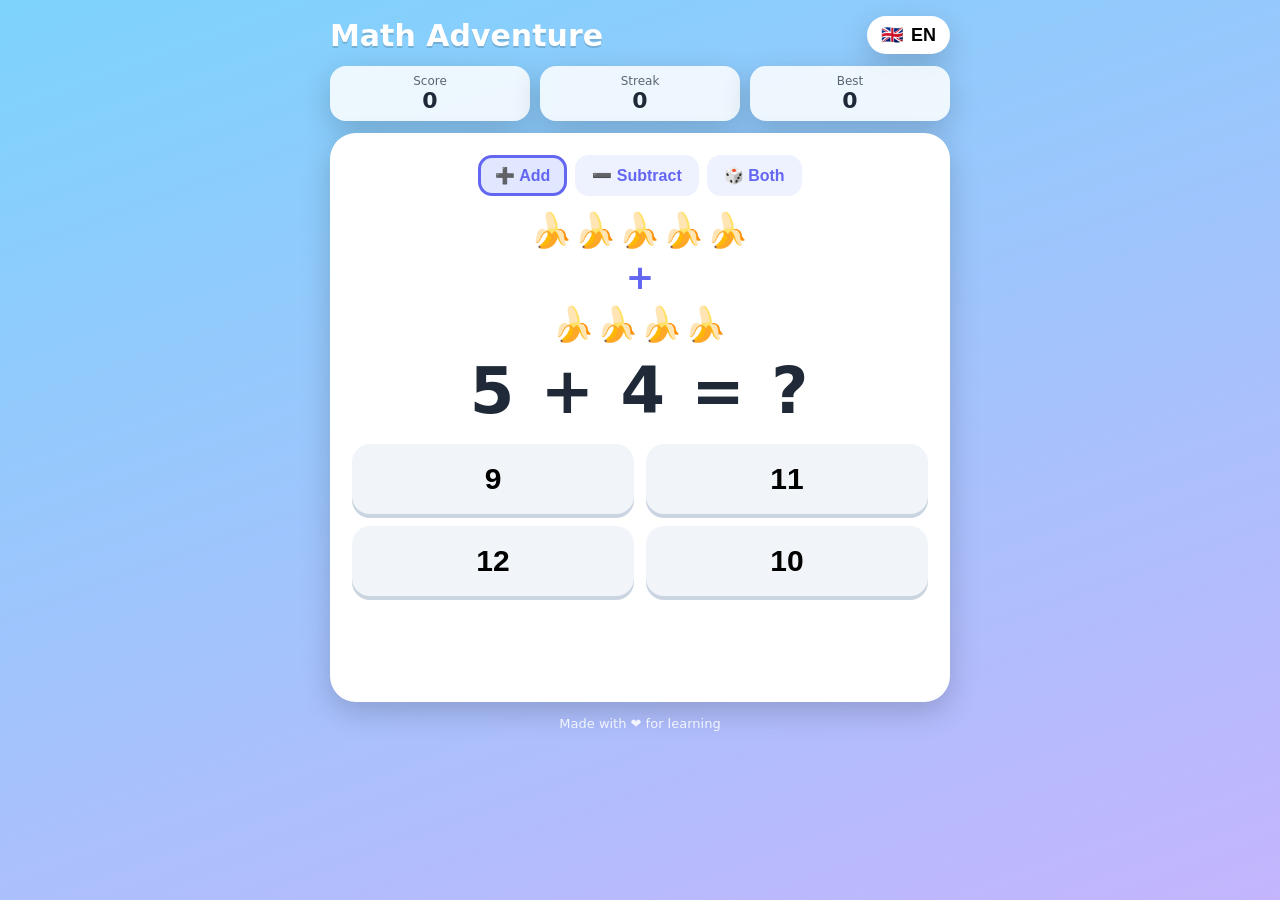
==== index.html @ 3cdebfb2 "Add Math Adventure: bilingual (EN/DE) math game for kids Single-file HTML/CSS/JS game for ~7-year-ol" ====
<!DOCTYPE html>
<html lang="en">
<head>
<meta charset="UTF-8" />
<meta name="viewport" content="width=device-width, initial-scale=1.0" />
<title>Math Adventure • Mathe-Abenteuer</title>
<style>
  :root {
    --bg1: #7dd3fc;
    --bg2: #c4b5fd;
    --card: #ffffff;
    --ink: #1f2937;
    --good: #22c55e;
    --bad: #f97316;
    --accent: #6366f1;
    --shadow: 0 10px 30px rgba(0,0,0,.18);
  }
  * { box-sizing: border-box; }
  html, body { height: 100%; margin: 0; }
  body {
    font-family: "Comic Sans MS", "Segoe UI", system-ui, sans-serif;
    background: linear-gradient(160deg, var(--bg1), var(--bg2));
    color: var(--ink);
    min-height: 100%;
    display: flex;
    flex-direction: column;
    align-items: center;
    padding: 16px;
    -webkit-user-select: none;
    user-select: none;
  }

  /* ---------- Top bar ---------- */
  .topbar {
    width: 100%;
    max-width: 620px;
    display: flex;
    justify-content: space-between;
    align-items: center;
    gap: 10px;
    margin-bottom: 12px;
  }
  .title {
    font-size: clamp(20px, 5vw, 30px);
    font-weight: 800;
    color: #fff;
    text-shadow: 0 2px 0 rgba(0,0,0,.15);
    line-height: 1.1;
  }
  .lang-btn {
    border: none;
    background: #fff;
    border-radius: 999px;
    padding: 8px 14px;
    font-size: 18px;
    font-weight: 700;
    cursor: pointer;
    box-shadow: var(--shadow);
    display: flex;
    align-items: center;
    gap: 8px;
    transition: transform .1s;
  }
  .lang-btn:active { transform: scale(.94); }

  /* ---------- Score row ---------- */
  .scorebar {
    width: 100%;
    max-width: 620px;
    display: flex;
    gap: 10px;
    margin-bottom: 12px;
  }
  .chip {
    flex: 1;
    background: rgba(255,255,255,.85);
    border-radius: 16px;
    padding: 8px 10px;
    text-align: center;
    box-shadow: var(--shadow);
  }
  .chip .label { font-size: 12px; opacity: .7; display:block; }
  .chip .value { font-size: 22px; font-weight: 800; }

  /* ---------- Card ---------- */
  .card {
    width: 100%;
    max-width: 620px;
    background: var(--card);
    border-radius: 26px;
    padding: 22px;
    box-shadow: var(--shadow);
    text-align: center;
  }

  .mode-row {
    display: flex;
    gap: 8px;
    justify-content: center;
    flex-wrap: wrap;
    margin-bottom: 14px;
  }
  .mode-btn {
    border: 3px solid transparent;
    background: #eef2ff;
    color: var(--accent);
    border-radius: 14px;
    padding: 8px 14px;
    font-size: 16px;
    font-weight: 700;
    cursor: pointer;
  }
  .mode-btn.active { border-color: var(--accent); background: #e0e7ff; }

  .visual {
    display: flex;
    flex-direction: column;
    gap: 6px;
    align-items: center;
    min-height: 70px;
    margin: 6px 0 10px;
    font-size: clamp(22px, 6vw, 34px);
    line-height: 1.2;
  }
  .visual .row { letter-spacing: 2px; }
  .visual .op { font-weight: 800; color: var(--accent); }

  .question {
    font-size: clamp(38px, 11vw, 64px);
    font-weight: 800;
    margin: 6px 0 4px;
    letter-spacing: 2px;
  }

  .answers {
    display: grid;
    grid-template-columns: repeat(2, 1fr);
    gap: 12px;
    margin-top: 16px;
  }
  .answer {
    border: none;
    background: #f1f5f9;
    border-radius: 18px;
    padding: 18px 0;
    font-size: 30px;
    font-weight: 800;
    cursor: pointer;
    box-shadow: 0 4px 0 #cbd5e1;
    transition: transform .08s;
  }
  .answer:active { transform: translateY(3px); box-shadow: 0 1px 0 #cbd5e1; }
  .answer.correct { background: var(--good); color:#fff; box-shadow: 0 4px 0 #15803d; }
  .answer.wrong { background: var(--bad); color:#fff; box-shadow: 0 4px 0 #c2410c; }
  .answer:disabled { cursor: default; }

  .feedback {
    margin-top: 16px;
    font-size: 22px;
    font-weight: 800;
    min-height: 30px;
    color: var(--accent);
  }
  .next-btn {
    margin-top: 10px;
    border: none;
    background: var(--accent);
    color: #fff;
    border-radius: 16px;
    padding: 12px 26px;
    font-size: 20px;
    font-weight: 800;
    cursor: pointer;
    box-shadow: 0 5px 0 #4338ca;
    display: none;
  }
  .next-btn:active { transform: translateY(3px); box-shadow: 0 2px 0 #4338ca; }

  .stars { font-size: 26px; min-height: 32px; margin-top: 6px; letter-spacing: 2px; }

  .footer {
    margin-top: 14px;
    color: #fff;
    opacity: .85;
    font-size: 13px;
    text-align: center;
  }

  @keyframes pop { 0%{transform:scale(.6);opacity:0} 100%{transform:scale(1);opacity:1} }
  .pop { animation: pop .25s ease; }
</style>
</head>
<body>
  <div class="topbar">
    <div class="title" id="title">Math Adventure</div>
    <button class="lang-btn" id="langBtn" title="Switch language">
      <span id="langFlag">🇬🇧</span><span id="langText">EN</span>
    </button>
  </div>

  <div class="scorebar">
    <div class="chip"><span class="label" id="lblScore">Score</span><span class="value" id="score">0</span></div>
    <div class="chip"><span class="label" id="lblStreak">Streak</span><span class="value" id="streak">0</span></div>
    <div class="chip"><span class="label" id="lblBest">Best</span><span class="value" id="best">0</span></div>
  </div>

  <div class="card">
    <div class="mode-row" id="modeRow">
      <button class="mode-btn active" data-mode="add">➕ <span id="mAdd">Add</span></button>
      <button class="mode-btn" data-mode="sub">➖ <span id="mSub">Subtract</span></button>
      <button class="mode-btn" data-mode="mix">🎲 <span id="mMix">Both</span></button>
    </div>

    <div class="visual" id="visual"></div>
    <div class="question" id="question">2 + 3 = ?</div>

    <div class="answers" id="answers"></div>

    <div class="feedback" id="feedback"></div>
    <div class="stars" id="stars"></div>
    <button class="next-btn" id="nextBtn">Next ➡️</button>
  </div>

  <div class="footer" id="footer">Made with ❤️ for learning • Made with ❤️ zum Lernen</div>

<script>
/* ---------------- Translations ---------------- */
const T = {
  en: {
    flag: "🇬🇧", code: "EN", title: "Math Adventure",
    score: "Score", streak: "Streak", best: "Best",
    add: "Add", sub: "Subtract", mix: "Both",
    right: ["Great job! 🎉","Correct! ⭐","Awesome! 🚀","You did it! 👏","Super! 🌟"],
    wrong: "Almost! The answer is ",
    next: "Next ➡️",
    footer: "Made with ❤️ for learning",
    htmlLang: "en"
  },
  de: {
    flag: "🇩🇪", code: "DE", title: "Mathe-Abenteuer",
    score: "Punkte", streak: "Serie", best: "Beste",
    add: "Plus", sub: "Minus", mix: "Beides",
    right: ["Sehr gut! 🎉","Richtig! ⭐","Toll gemacht! 🚀","Geschafft! 👏","Super! 🌟"],
    wrong: "Fast! Die Antwort ist ",
    next: "Weiter ➡️",
    footer: "Mit ❤️ zum Lernen gemacht",
    htmlLang: "de"
  }
};

/* ---------------- State ---------------- */
let lang = localStorage.getItem("mathLang") || "en";
let mode = "add";
let score = 0, streak = 0;
let best = Number(localStorage.getItem("mathBest") || 0);
let current = null;      // {a,b,op,answer}
let locked = false;

/* ---------------- Elements ---------------- */
const el = id => document.getElementById(id);
const visualEl = el("visual"), questionEl = el("question"), answersEl = el("answers");
const feedbackEl = el("feedback"), starsEl = el("stars"), nextBtn = el("nextBtn");

/* ---------------- Sound (Web Audio, no files) ---------------- */
let actx = null;
function beep(freqs, dur = 0.14) {
  try {
    actx = actx || new (window.AudioContext || window.webkitAudioContext)();
    let t = actx.currentTime;
    freqs.forEach((f, i) => {
      const o = actx.createOscillator(), g = actx.createGain();
      o.type = "sine"; o.frequency.value = f;
      o.connect(g); g.connect(actx.destination);
      const start = t + i * dur;
      g.gain.setValueAtTime(0.0001, start);
      g.gain.exponentialRampToValueAtTime(0.25, start + 0.02);
      g.gain.exponentialRampToValueAtTime(0.0001, start + dur);
      o.start(start); o.stop(start + dur);
    });
  } catch (e) {}
}
const happySound = () => beep([523, 659, 784]); // C-E-G
const oopsSound  = () => beep([311, 247]);       // gentle down

/* ---------------- Helpers ---------------- */
const rand = (min, max) => Math.floor(Math.random() * (max - min + 1)) + min;
const shuffle = arr => arr.sort(() => Math.random() - 0.5);

const EMOJIS = ["🍎","🍌","⭐","🐢","🦋","🌸","🚗","🐟","🎈","🍓","🐝","🍪"];

function makeQuestion() {
  let op = mode;
  if (mode === "mix") op = Math.random() < 0.5 ? "add" : "sub";

  let a, b, answer;
  if (op === "add") {
    a = rand(1, 10); b = rand(1, 10); answer = a + b;   // sums up to 20
  } else {
    a = rand(2, 12); b = rand(1, a); answer = a - b;    // no negatives
  }
  return { a, b, op, answer };
}

function buildVisual(q) {
  const icon = EMOJIS[rand(0, EMOJIS.length - 1)];
  const opSign = q.op === "add" ? "+" : "−";
  const rowA = icon.repeat(q.a);
  const rowB = icon.repeat(q.b);
  visualEl.innerHTML =
    `<div class="row">${rowA}</div>` +
    `<div class="op">${opSign}</div>` +
    `<div class="row">${rowB}</div>`;
}

function optionsFor(answer) {
  const set = new Set([answer]);
  while (set.size < 4) {
    let delta = rand(-3, 3);
    let cand = answer + delta;
    if (cand >= 0 && cand !== answer) set.add(cand);
  }
  return shuffle([...set]);
}

/* ---------------- Render ---------------- */
function newRound() {
  locked = false;
  current = makeQuestion();
  const sign = current.op === "add" ? "+" : "−";
  questionEl.textContent = `${current.a} ${sign} ${current.b} = ?`;
  buildVisual(current);

  answersEl.innerHTML = "";
  optionsFor(current.answer).forEach(val => {
    const b = document.createElement("button");
    b.className = "answer pop";
    b.textContent = val;
    b.onclick = () => choose(b, val);
    answersEl.appendChild(b);
  });

  feedbackEl.textContent = "";
  starsEl.textContent = "";
  nextBtn.style.display = "none";
}

function choose(btn, val) {
  if (locked) return;
  locked = true;
  const t = T[lang];
  const buttons = [...answersEl.children];

  if (val === current.answer) {
    btn.classList.add("correct");
    score++; streak++;
    if (streak > best) { best = streak; localStorage.setItem("mathBest", best); }
    feedbackEl.textContent = t.right[rand(0, t.right.length - 1)];
    starsEl.textContent = "⭐".repeat(Math.min(streak, 5));
    happySound();
  } else {
    btn.classList.add("wrong");
    streak = 0;
    feedbackEl.textContent = t.wrong + current.answer;
    buttons.forEach(b => { if (Number(b.textContent) === current.answer) b.classList.add("correct"); });
    oopsSound();
  }
  buttons.forEach(b => b.disabled = true);
  updateScore();
  nextBtn.style.display = "inline-block";
}

function updateScore() {
  el("score").textContent = score;
  el("streak").textContent = streak;
  el("best").textContent = best;
}

/* ---------------- Language ---------------- */
function applyLang() {
  const t = T[lang];
  document.documentElement.lang = t.htmlLang;
  el("title").textContent = t.title;
  el("langFlag").textContent = t.flag;
  el("langText").textContent = t.code;
  el("lblScore").textContent = t.score;
  el("lblStreak").textContent = t.streak;
  el("lblBest").textContent = t.best;
  el("mAdd").textContent = t.add;
  el("mSub").textContent = t.sub;
  el("mMix").textContent = t.mix;
  nextBtn.textContent = t.next;
  el("footer").textContent = t.footer;
  document.title = "Math Adventure • Mathe-Abenteuer";
}

el("langBtn").onclick = () => {
  lang = lang === "en" ? "de" : "en";
  localStorage.setItem("mathLang", lang);
  applyLang();
  // keep feedback text fresh if a round is shown
  if (locked) { /* leave result as-is */ }
};

/* ---------------- Mode buttons ---------------- */
el("modeRow").addEventListener("click", e => {
  const btn = e.target.closest(".mode-btn");
  if (!btn) return;
  mode = btn.dataset.mode;
  [...el("modeRow").children].forEach(b => b.classList.toggle("active", b === btn));
  newRound();
});

nextBtn.onclick = newRound;

/* Keyboard: 1-4 pick answers, Enter/Space = next */
document.addEventListener("keydown", e => {
  if (["1","2","3","4"].includes(e.key)) {
    const b = answersEl.children[Number(e.key) - 1];
    if (b && !b.disabled) b.click();
  } else if ((e.key === "Enter" || e.key === " ") && nextBtn.style.display !== "none") {
    newRound();
  }
});

/* ---------------- Start ---------------- */
applyLang();
updateScore();
newRound();
</script>
</body>
</html>
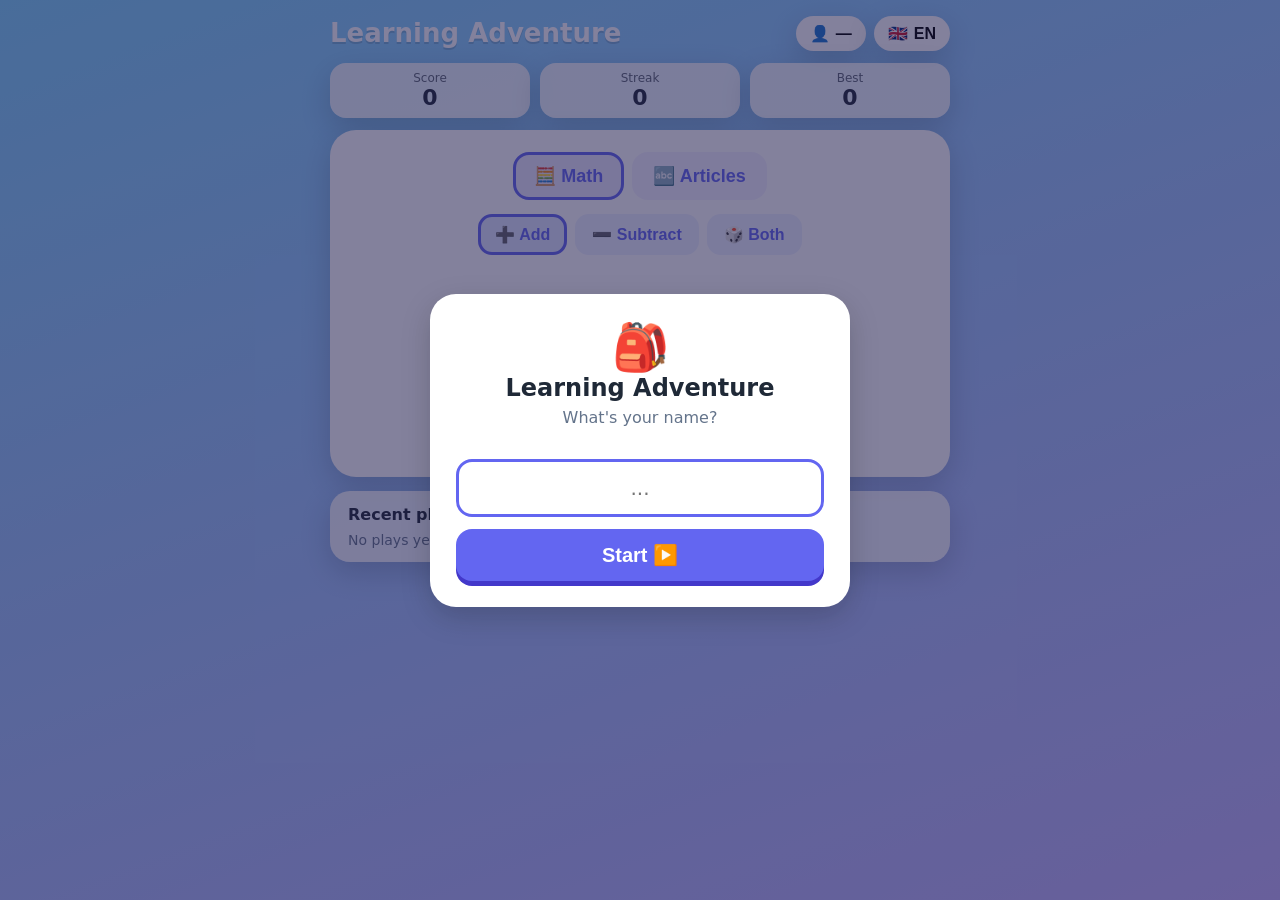
==== commit 7940e90e: "Add German/English article game, player login, and saved progress - New "Articles" activity: der/die" ====
--- a/index.html
+++ b/index.html
@@ -3,7 +3,7 @@
 <head>
 <meta charset="UTF-8" />
 <meta name="viewport" content="width=device-width, initial-scale=1.0" />
-<title>Math Adventure • Mathe-Abenteuer</title>
+<title>Learning Adventure • Lern-Abenteuer</title>
 <style>
   :root {
     --bg1: #7dd3fc;
@@ -13,6 +13,9 @@
     --good: #22c55e;
     --bad: #f97316;
     --accent: #6366f1;
+    --der: #3b82f6;   /* blue  */
+    --die: #ec4899;   /* pink  */
+    --das: #22c55e;   /* green */
     --shadow: 0 10px 30px rgba(0,0,0,.18);
   }
   * { box-sizing: border-box; }
@@ -41,27 +44,32 @@
     margin-bottom: 12px;
   }
   .title {
-    font-size: clamp(20px, 5vw, 30px);
+    font-size: clamp(18px, 4.5vw, 26px);
     font-weight: 800;
     color: #fff;
     text-shadow: 0 2px 0 rgba(0,0,0,.15);
     line-height: 1.1;
-  }
-  .lang-btn {
+    flex: 1;
+  }
+  .top-btns { display: flex; gap: 8px; }
+  .pill {
     border: none;
     background: #fff;
     border-radius: 999px;
     padding: 8px 14px;
-    font-size: 18px;
+    font-size: 16px;
     font-weight: 700;
     cursor: pointer;
     box-shadow: var(--shadow);
     display: flex;
     align-items: center;
-    gap: 8px;
-    transition: transform .1s;
-  }
-  .lang-btn:active { transform: scale(.94); }
+    gap: 6px;
+    max-width: 160px;
+    overflow: hidden;
+    white-space: nowrap;
+    text-overflow: ellipsis;
+  }
+  .pill:active { transform: scale(.94); }
 
   /* ---------- Score row ---------- */
   .scorebar {
@@ -93,13 +101,25 @@
     text-align: center;
   }
 
-  .mode-row {
+  .tab-row, .mode-row {
     display: flex;
     gap: 8px;
     justify-content: center;
     flex-wrap: wrap;
     margin-bottom: 14px;
   }
+  .tab-btn {
+    border: 3px solid transparent;
+    background: #f5f3ff;
+    color: var(--accent);
+    border-radius: 16px;
+    padding: 10px 18px;
+    font-size: 18px;
+    font-weight: 800;
+    cursor: pointer;
+  }
+  .tab-btn.active { border-color: var(--accent); background: #ede9fe; }
+
   .mode-btn {
     border: 3px solid transparent;
     background: #eef2ff;
@@ -117,19 +137,27 @@
     flex-direction: column;
     gap: 6px;
     align-items: center;
-    min-height: 70px;
-    margin: 6px 0 10px;
+    min-height: 60px;
+    margin: 6px 0 6px;
     font-size: clamp(22px, 6vw, 34px);
     line-height: 1.2;
   }
   .visual .row { letter-spacing: 2px; }
   .visual .op { font-weight: 800; color: var(--accent); }
+  .visual .bigemoji { font-size: clamp(52px, 16vw, 92px); }
 
   .question {
-    font-size: clamp(38px, 11vw, 64px);
+    font-size: clamp(30px, 9vw, 52px);
     font-weight: 800;
-    margin: 6px 0 4px;
+    margin: 4px 0 2px;
     letter-spacing: 2px;
+  }
+  .hint {
+    font-size: 16px;
+    color: #64748b;
+    font-weight: 700;
+    min-height: 20px;
+    margin-bottom: 4px;
   }
 
   .answers {
@@ -143,7 +171,7 @@
     background: #f1f5f9;
     border-radius: 18px;
     padding: 18px 0;
-    font-size: 30px;
+    font-size: 28px;
     font-weight: 800;
     cursor: pointer;
     box-shadow: 0 4px 0 #cbd5e1;
@@ -178,6 +206,30 @@
 
   .stars { font-size: 26px; min-height: 32px; margin-top: 6px; letter-spacing: 2px; }
 
+  /* ---------- Recent plays ---------- */
+  .recent {
+    width: 100%;
+    max-width: 620px;
+    background: rgba(255,255,255,.85);
+    border-radius: 20px;
+    padding: 14px 18px;
+    margin-top: 14px;
+    box-shadow: var(--shadow);
+  }
+  .recent h3 { margin: 0 0 8px; font-size: 16px; }
+  .play-row {
+    display: flex;
+    justify-content: space-between;
+    align-items: center;
+    padding: 6px 0;
+    border-top: 1px dashed #e2e8f0;
+    font-size: 14px;
+  }
+  .play-row:first-of-type { border-top: none; }
+  .play-left { display: flex; align-items: center; gap: 8px; }
+  .play-score { font-weight: 800; }
+  .empty { color: #64748b; font-size: 14px; }
+
   .footer {
     margin-top: 14px;
     color: #fff;
@@ -186,16 +238,92 @@
     text-align: center;
   }
 
+  /* ---------- Login overlay ---------- */
+  .overlay {
+    position: fixed;
+    inset: 0;
+    background: rgba(30,27,75,.55);
+    display: flex;
+    align-items: center;
+    justify-content: center;
+    padding: 20px;
+    z-index: 50;
+  }
+  .overlay.hidden { display: none; }
+  .login-card {
+    background: #fff;
+    border-radius: 26px;
+    padding: 26px;
+    width: 100%;
+    max-width: 420px;
+    text-align: center;
+    box-shadow: var(--shadow);
+  }
+  .login-card h2 { margin: 0 0 6px; font-size: 24px; }
+  .login-card p { margin: 0 0 16px; color: #64748b; }
+  .name-input {
+    width: 100%;
+    border: 3px solid #e0e7ff;
+    border-radius: 16px;
+    padding: 14px;
+    font-size: 20px;
+    text-align: center;
+    font-family: inherit;
+    margin-bottom: 12px;
+    outline: none;
+  }
+  .name-input:focus { border-color: var(--accent); }
+  .start-btn {
+    border: none;
+    background: var(--accent);
+    color: #fff;
+    border-radius: 16px;
+    padding: 14px 30px;
+    font-size: 20px;
+    font-weight: 800;
+    cursor: pointer;
+    box-shadow: 0 5px 0 #4338ca;
+    width: 100%;
+  }
+  .start-btn:active { transform: translateY(3px); box-shadow: 0 2px 0 #4338ca; }
+  .players-list { display: flex; flex-wrap: wrap; gap: 8px; justify-content: center; margin-bottom: 16px; }
+  .player-chip {
+    border: 2px solid #e0e7ff;
+    background: #f5f3ff;
+    border-radius: 999px;
+    padding: 8px 14px;
+    font-size: 16px;
+    font-weight: 700;
+    cursor: pointer;
+    color: var(--accent);
+  }
+  .player-chip:active { transform: scale(.94); }
+
   @keyframes pop { 0%{transform:scale(.6);opacity:0} 100%{transform:scale(1);opacity:1} }
   .pop { animation: pop .25s ease; }
 </style>
 </head>
 <body>
+  <!-- Login overlay -->
+  <div class="overlay" id="overlay">
+    <div class="login-card">
+      <div style="font-size:46px">🎒</div>
+      <h2 id="loginTitle">Learning Adventure</h2>
+      <p id="namePrompt">What's your name?</p>
+      <div class="players-list" id="playersList"></div>
+      <input class="name-input" id="nameInput" maxlength="14" placeholder="..." autocomplete="off" />
+      <button class="start-btn" id="startBtn">Start ▶️</button>
+    </div>
+  </div>
+
   <div class="topbar">
-    <div class="title" id="title">Math Adventure</div>
-    <button class="lang-btn" id="langBtn" title="Switch language">
-      <span id="langFlag">🇬🇧</span><span id="langText">EN</span>
-    </button>
+    <div class="title" id="title">Learning Adventure</div>
+    <div class="top-btns">
+      <button class="pill" id="playerBtn" title="Switch player">👤 <span id="playerName">—</span></button>
+      <button class="pill" id="langBtn" title="Switch language">
+        <span id="langFlag">🇬🇧</span><span id="langText">EN</span>
+      </button>
+    </div>
   </div>
 
   <div class="scorebar">
@@ -205,6 +333,11 @@
   </div>
 
   <div class="card">
+    <div class="tab-row" id="tabRow">
+      <button class="tab-btn active" data-act="math">🧮 <span id="tMath">Math</span></button>
+      <button class="tab-btn" data-act="article">🔤 <span id="tArt">Articles</span></button>
+    </div>
+
     <div class="mode-row" id="modeRow">
       <button class="mode-btn active" data-mode="add">➕ <span id="mAdd">Add</span></button>
       <button class="mode-btn" data-mode="sub">➖ <span id="mSub">Subtract</span></button>
@@ -212,7 +345,8 @@
     </div>
 
     <div class="visual" id="visual"></div>
-    <div class="question" id="question">2 + 3 = ?</div>
+    <div class="question" id="question"></div>
+    <div class="hint" id="hint"></div>
 
     <div class="answers" id="answers"></div>
 
@@ -221,47 +355,108 @@
     <button class="next-btn" id="nextBtn">Next ➡️</button>
   </div>
 
-  <div class="footer" id="footer">Made with ❤️ for learning • Made with ❤️ zum Lernen</div>
+  <div class="recent" id="recent">
+    <h3 id="recentTitle">Recent plays</h3>
+    <div id="playsBox"></div>
+  </div>
+
+  <div class="footer" id="footer">Made with ❤️ for learning • Mit ❤️ zum Lernen</div>
 
 <script>
-/* ---------------- Translations ---------------- */
+/* ================= Translations ================= */
 const T = {
   en: {
-    flag: "🇬🇧", code: "EN", title: "Math Adventure",
+    flag: "🇬🇧", code: "EN", title: "Learning Adventure",
     score: "Score", streak: "Streak", best: "Best",
+    tMath: "Math", tArt: "Articles",
     add: "Add", sub: "Subtract", mix: "Both",
     right: ["Great job! 🎉","Correct! ⭐","Awesome! 🚀","You did it! 👏","Super! 🌟"],
     wrong: "Almost! The answer is ",
     next: "Next ➡️",
     footer: "Made with ❤️ for learning",
-    htmlLang: "en"
+    chooseArticle: "Choose: a or an?",
+    namePrompt: "What's your name?",
+    start: "Start ▶️",
+    recent: "Recent plays",
+    noPlays: "No plays yet — let's start! 🎈",
+    switchP: "Switch player",
+    htmlLang: "en", locale: "en-GB",
+    actLabel: { math: "Math 🧮", article: "Articles 🔤" }
   },
   de: {
-    flag: "🇩🇪", code: "DE", title: "Mathe-Abenteuer",
+    flag: "🇩🇪", code: "DE", title: "Lern-Abenteuer",
     score: "Punkte", streak: "Serie", best: "Beste",
+    tMath: "Rechnen", tArt: "Artikel",
     add: "Plus", sub: "Minus", mix: "Beides",
     right: ["Sehr gut! 🎉","Richtig! ⭐","Toll gemacht! 🚀","Geschafft! 👏","Super! 🌟"],
     wrong: "Fast! Die Antwort ist ",
     next: "Weiter ➡️",
     footer: "Mit ❤️ zum Lernen gemacht",
-    htmlLang: "de"
+    chooseArticle: "Wähle: der, die oder das?",
+    namePrompt: "Wie heißt du?",
+    start: "Los ▶️",
+    recent: "Letzte Spiele",
+    noPlays: "Noch keine Spiele — los geht's! 🎈",
+    switchP: "Spieler wechseln",
+    htmlLang: "de", locale: "de-DE",
+    actLabel: { math: "Rechnen 🧮", article: "Artikel 🔤" }
   }
 };
 
-/* ---------------- State ---------------- */
-let lang = localStorage.getItem("mathLang") || "en";
+/* ================= Word data ================= */
+// German nouns with correct article + English meaning
+const NOUNS_DE = [
+  {w:"Hund", a:"der", tr:"dog", e:"🐕"},   {w:"Katze", a:"die", tr:"cat", e:"🐈"},
+  {w:"Haus", a:"das", tr:"house", e:"🏠"}, {w:"Ball", a:"der", tr:"ball", e:"⚽"},
+  {w:"Sonne", a:"die", tr:"sun", e:"☀️"},  {w:"Auto", a:"das", tr:"car", e:"🚗"},
+  {w:"Baum", a:"der", tr:"tree", e:"🌳"},  {w:"Blume", a:"die", tr:"flower", e:"🌸"},
+  {w:"Buch", a:"das", tr:"book", e:"📖"},  {w:"Apfel", a:"der", tr:"apple", e:"🍎"},
+  {w:"Banane", a:"die", tr:"banana", e:"🍌"}, {w:"Kind", a:"das", tr:"child", e:"🧒"},
+  {w:"Fisch", a:"der", tr:"fish", e:"🐟"}, {w:"Maus", a:"die", tr:"mouse", e:"🐭"},
+  {w:"Ei", a:"das", tr:"egg", e:"🥚"},     {w:"Mond", a:"der", tr:"moon", e:"🌙"},
+  {w:"Milch", a:"die", tr:"milk", e:"🥛"}, {w:"Wasser", a:"das", tr:"water", e:"💧"},
+  {w:"Stern", a:"der", tr:"star", e:"⭐"}, {w:"Tür", a:"die", tr:"door", e:"🚪"},
+  {w:"Bett", a:"das", tr:"bed", e:"🛏️"},  {w:"Vogel", a:"der", tr:"bird", e:"🐦"},
+  {w:"Uhr", a:"die", tr:"clock", e:"🕐"},  {w:"Herz", a:"das", tr:"heart", e:"❤️"}
+];
+// English nouns needing a / an, with German meaning
+const NOUNS_EN = [
+  {w:"apple", a:"an", tr:"Apfel", e:"🍎"},   {w:"dog", a:"a", tr:"Hund", e:"🐕"},
+  {w:"egg", a:"an", tr:"Ei", e:"🥚"},        {w:"ball", a:"a", tr:"Ball", e:"⚽"},
+  {w:"orange", a:"an", tr:"Orange", e:"🍊"}, {w:"cat", a:"a", tr:"Katze", e:"🐈"},
+  {w:"umbrella", a:"an", tr:"Regenschirm", e:"☂️"}, {w:"house", a:"a", tr:"Haus", e:"🏠"},
+  {w:"elephant", a:"an", tr:"Elefant", e:"🐘"}, {w:"car", a:"a", tr:"Auto", e:"🚗"},
+  {w:"ant", a:"an", tr:"Ameise", e:"🐜"},    {w:"tree", a:"a", tr:"Baum", e:"🌳"},
+  {w:"owl", a:"an", tr:"Eule", e:"🦉"},      {w:"book", a:"a", tr:"Buch", e:"📖"},
+  {w:"octopus", a:"an", tr:"Krake", e:"🐙"}, {w:"fish", a:"a", tr:"Fisch", e:"🐟"},
+  {w:"star", a:"a", tr:"Stern", e:"⭐"},     {w:"igloo", a:"an", tr:"Iglu", e:"🛖"}
+];
+
+/* ================= State ================= */
+let lang = localStorage.getItem("gameLang") || "en";
+let activity = "math";          // "math" | "article"
 let mode = "add";
 let score = 0, streak = 0;
-let best = Number(localStorage.getItem("mathBest") || 0);
-let current = null;      // {a,b,op,answer}
+let current = null;             // { answer, options, ... }
 let locked = false;
-
-/* ---------------- Elements ---------------- */
+let session = null;             // { id, activity, correct, total }
+
+/* Player database (localStorage) */
+let DB = loadDB();
+function loadDB() {
+  try { return JSON.parse(localStorage.getItem("gameDB")) || { players: {}, current: null }; }
+  catch (e) { return { players: {}, current: null }; }
+}
+function saveDB() { localStorage.setItem("gameDB", JSON.stringify(DB)); }
+function player() { return DB.players[DB.current]; }
+
+/* ================= Elements ================= */
 const el = id => document.getElementById(id);
-const visualEl = el("visual"), questionEl = el("question"), answersEl = el("answers");
-const feedbackEl = el("feedback"), starsEl = el("stars"), nextBtn = el("nextBtn");
-
-/* ---------------- Sound (Web Audio, no files) ---------------- */
+const visualEl = el("visual"), questionEl = el("question"), hintEl = el("hint"),
+      answersEl = el("answers"), feedbackEl = el("feedback"), starsEl = el("stars"),
+      nextBtn = el("nextBtn");
+
+/* ================= Sound ================= */
 let actx = null;
 function beep(freqs, dur = 0.14) {
   try {
@@ -279,59 +474,71 @@
     });
   } catch (e) {}
 }
-const happySound = () => beep([523, 659, 784]); // C-E-G
-const oopsSound  = () => beep([311, 247]);       // gentle down
-
-/* ---------------- Helpers ---------------- */
+const happySound = () => beep([523, 659, 784]);
+const oopsSound  = () => beep([311, 247]);
+
+/* ================= Helpers ================= */
 const rand = (min, max) => Math.floor(Math.random() * (max - min + 1)) + min;
 const shuffle = arr => arr.sort(() => Math.random() - 0.5);
-
+const pick = arr => arr[rand(0, arr.length - 1)];
 const EMOJIS = ["🍎","🍌","⭐","🐢","🦋","🌸","🚗","🐟","🎈","🍓","🐝","🍪"];
 
-function makeQuestion() {
-  let op = mode;
-  if (mode === "mix") op = Math.random() < 0.5 ? "add" : "sub";
-
+/* ================= Question builders ================= */
+function buildMath() {
+  let op = mode === "mix" ? (Math.random() < 0.5 ? "add" : "sub") : mode;
   let a, b, answer;
-  if (op === "add") {
-    a = rand(1, 10); b = rand(1, 10); answer = a + b;   // sums up to 20
-  } else {
-    a = rand(2, 12); b = rand(1, a); answer = a - b;    // no negatives
-  }
-  return { a, b, op, answer };
-}
-
-function buildVisual(q) {
-  const icon = EMOJIS[rand(0, EMOJIS.length - 1)];
-  const opSign = q.op === "add" ? "+" : "−";
-  const rowA = icon.repeat(q.a);
-  const rowB = icon.repeat(q.b);
+  if (op === "add") { a = rand(1, 10); b = rand(1, 10); answer = a + b; }
+  else { a = rand(2, 12); b = rand(1, a); answer = a - b; }
+
+  const sign = op === "add" ? "+" : "−";
+  const icon = pick(EMOJIS);
   visualEl.innerHTML =
-    `<div class="row">${rowA}</div>` +
-    `<div class="op">${opSign}</div>` +
-    `<div class="row">${rowB}</div>`;
-}
-
-function optionsFor(answer) {
+    `<div class="row">${icon.repeat(a)}</div>` +
+    `<div class="op">${sign}</div>` +
+    `<div class="row">${icon.repeat(b)}</div>`;
+  questionEl.textContent = `${a} ${sign} ${b} = ?`;
+  hintEl.textContent = "";
+
   const set = new Set([answer]);
   while (set.size < 4) {
-    let delta = rand(-3, 3);
-    let cand = answer + delta;
+    let cand = answer + rand(-3, 3);
     if (cand >= 0 && cand !== answer) set.add(cand);
   }
-  return shuffle([...set]);
-}
-
-/* ---------------- Render ---------------- */
+  return { answer: String(answer), options: shuffle([...set]).map(String) };
+}
+
+function buildArticle() {
+  const t = T[lang];
+  const data = lang === "de" ? NOUNS_DE : NOUNS_EN;
+  const item = pick(data);
+
+  visualEl.innerHTML = `<div class="bigemoji">${item.e}</div>`;
+  questionEl.innerHTML = `<span style="color:#94a3b8">___</span> ${item.w}`;
+  hintEl.textContent = `= ${item.tr}`;           // translation as a learning hint
+
+  const options = lang === "de" ? ["der", "die", "das"] : ["a", "an"];
+  return { answer: item.a, options };
+}
+
+/* ================= Rounds ================= */
+function ensureSession() {
+  if (!session || session.activity !== activity) {
+    session = { id: Date.now() + "-" + Math.floor(Math.random() * 1000), activity, correct: 0, total: 0 };
+    score = 0; streak = 0;
+    renderRecent();
+  }
+}
+
 function newRound() {
+  ensureSession();
   locked = false;
-  current = makeQuestion();
-  const sign = current.op === "add" ? "+" : "−";
-  questionEl.textContent = `${current.a} ${sign} ${current.b} = ?`;
-  buildVisual(current);
+
+  const t = T[lang];
+  current = activity === "math" ? buildMath() : buildArticle();
 
   answersEl.innerHTML = "";
-  optionsFor(current.answer).forEach(val => {
+  answersEl.style.gridTemplateColumns = `repeat(${Math.min(current.options.length, 2) === 1 ? 1 : (current.options.length === 3 ? 3 : 2)}, 1fr)`;
+  current.options.forEach(val => {
     const b = document.createElement("button");
     b.className = "answer pop";
     b.textContent = val;
@@ -339,9 +546,14 @@
     answersEl.appendChild(b);
   });
 
+  hintEl.style.visibility = activity === "article" ? "visible" : "hidden";
+  if (activity === "math") { /* hint already blanked */ }
+  else { questionEl.style.letterSpacing = "1px"; }
+
   feedbackEl.textContent = "";
   starsEl.textContent = "";
   nextBtn.style.display = "none";
+  updateScore();
 }
 
 function choose(btn, val) {
@@ -350,58 +562,107 @@
   const t = T[lang];
   const buttons = [...answersEl.children];
 
-  if (val === current.answer) {
+  session.total++;
+  const correct = String(val) === String(current.answer);
+  if (correct) {
     btn.classList.add("correct");
-    score++; streak++;
-    if (streak > best) { best = streak; localStorage.setItem("mathBest", best); }
-    feedbackEl.textContent = t.right[rand(0, t.right.length - 1)];
+    score++; streak++; session.correct++;
+    const p = player();
+    if (streak > p.best) p.best = streak;
+    feedbackEl.textContent = pick(t.right);
     starsEl.textContent = "⭐".repeat(Math.min(streak, 5));
     happySound();
   } else {
     btn.classList.add("wrong");
     streak = 0;
     feedbackEl.textContent = t.wrong + current.answer;
-    buttons.forEach(b => { if (Number(b.textContent) === current.answer) b.classList.add("correct"); });
+    buttons.forEach(b => { if (b.textContent === String(current.answer)) b.classList.add("correct"); });
     oopsSound();
   }
   buttons.forEach(b => b.disabled = true);
+
+  // persist session into player history (entry is created on first answer)
+  const pp = player();
+  let entry = pp.history.find(h => h.id === session.id);
+  if (!entry) {
+    entry = { id: session.id, activity: session.activity, correct: 0, total: 0, ts: Date.now() };
+    pp.history.unshift(entry);
+    pp.history = pp.history.slice(0, 8);
+  }
+  entry.correct = session.correct; entry.total = session.total; entry.ts = Date.now();
+  saveDB();
+
   updateScore();
+  renderRecent();
   nextBtn.style.display = "inline-block";
 }
 
 function updateScore() {
   el("score").textContent = score;
   el("streak").textContent = streak;
-  el("best").textContent = best;
-}
-
-/* ---------------- Language ---------------- */
+  el("best").textContent = player() ? player().best : 0;
+}
+
+/* ================= Recent plays ================= */
+function renderRecent() {
+  const t = T[lang];
+  const box = el("playsBox");
+  const p = player();
+  const plays = p ? p.history.filter(h => h.total > 0) : [];
+  if (!plays.length) { box.innerHTML = `<div class="empty">${t.noPlays}</div>`; return; }
+  box.innerHTML = plays.map(h => {
+    const label = t.actLabel[h.activity] || h.activity;
+    const when = new Date(h.ts).toLocaleString(t.locale, { day: "numeric", month: "short", hour: "2-digit", minute: "2-digit" });
+    return `<div class="play-row">
+      <div class="play-left"><span>${label}</span><span style="color:#94a3b8">${when}</span></div>
+      <div class="play-score">${h.correct}/${h.total}</div>
+    </div>`;
+  }).join("");
+}
+
+/* ================= Language ================= */
 function applyLang() {
   const t = T[lang];
   document.documentElement.lang = t.htmlLang;
   el("title").textContent = t.title;
+  el("loginTitle").textContent = t.title;
   el("langFlag").textContent = t.flag;
   el("langText").textContent = t.code;
   el("lblScore").textContent = t.score;
   el("lblStreak").textContent = t.streak;
   el("lblBest").textContent = t.best;
+  el("tMath").textContent = t.tMath;
+  el("tArt").textContent = t.tArt;
   el("mAdd").textContent = t.add;
   el("mSub").textContent = t.sub;
   el("mMix").textContent = t.mix;
   nextBtn.textContent = t.next;
   el("footer").textContent = t.footer;
-  document.title = "Math Adventure • Mathe-Abenteuer";
+  el("namePrompt").textContent = t.namePrompt;
+  el("startBtn").textContent = t.start;
+  el("recentTitle").textContent = t.recent;
+  el("playerBtn").title = t.switchP;
 }
 
 el("langBtn").onclick = () => {
   lang = lang === "en" ? "de" : "en";
-  localStorage.setItem("mathLang", lang);
+  localStorage.setItem("gameLang", lang);
   applyLang();
-  // keep feedback text fresh if a round is shown
-  if (locked) { /* leave result as-is */ }
+  renderRecent();
+  if (activity === "article") { session = null; newRound(); }  // switch word set
 };
 
-/* ---------------- Mode buttons ---------------- */
+/* ================= Tabs & modes ================= */
+el("tabRow").addEventListener("click", e => {
+  const btn = e.target.closest(".tab-btn");
+  if (!btn) return;
+  activity = btn.dataset.act;
+  [...el("tabRow").children].forEach(b => b.classList.toggle("active", b === btn));
+  el("modeRow").style.display = activity === "math" ? "flex" : "none";
+  session = null;   // start a fresh session for the new activity
+  newRound();
+});
+
 el("modeRow").addEventListener("click", e => {
   const btn = e.target.closest(".mode-btn");
   if (!btn) return;
@@ -412,20 +673,62 @@
 
 nextBtn.onclick = newRound;
 
-/* Keyboard: 1-4 pick answers, Enter/Space = next */
 document.addEventListener("keydown", e => {
-  if (["1","2","3","4"].includes(e.key)) {
-    const b = answersEl.children[Number(e.key) - 1];
+  if (!el("overlay").classList.contains("hidden")) return;
+  const n = Number(e.key);
+  if (n >= 1 && n <= answersEl.children.length) {
+    const b = answersEl.children[n - 1];
     if (b && !b.disabled) b.click();
   } else if ((e.key === "Enter" || e.key === " ") && nextBtn.style.display !== "none") {
     newRound();
   }
 });
 
-/* ---------------- Start ---------------- */
+/* ================= Login / players ================= */
+function openLogin() {
+  const t = T[lang];
+  const list = el("playersList");
+  const names = Object.keys(DB.players);
+  list.innerHTML = names.map(n =>
+    `<button class="player-chip" data-name="${n.replace(/"/g,'&quot;')}">👤 ${n} · ⭐${DB.players[n].best}</button>`
+  ).join("");
+  list.querySelectorAll(".player-chip").forEach(b =>
+    b.onclick = () => startPlayer(b.dataset.name));
+  el("nameInput").value = "";
+  el("overlay").classList.remove("hidden");
+  setTimeout(() => el("nameInput").focus(), 50);
+}
+
+function startPlayer(name) {
+  name = (name || "").trim().slice(0, 14);
+  if (!name) return;
+  if (!DB.players[name]) DB.players[name] = { best: 0, history: [] };
+  DB.current = name;
+  saveDB();
+  el("playerName").textContent = name;
+  el("overlay").classList.add("hidden");
+  session = null;
+  updateScore();
+  renderRecent();
+  newRound();
+}
+
+el("startBtn").onclick = () => startPlayer(el("nameInput").value);
+el("nameInput").addEventListener("keydown", e => { if (e.key === "Enter") startPlayer(el("nameInput").value); });
+el("playerBtn").onclick = openLogin;
+
+/* ================= Start ================= */
 applyLang();
-updateScore();
-newRound();
+if (DB.current && DB.players[DB.current]) {
+  el("playerName").textContent = DB.current;
+  el("overlay").classList.add("hidden");
+  updateScore();
+  renderRecent();
+  newRound();
+} else {
+  renderRecent();
+  openLogin();
+}
 </script>
 </body>
 </html>
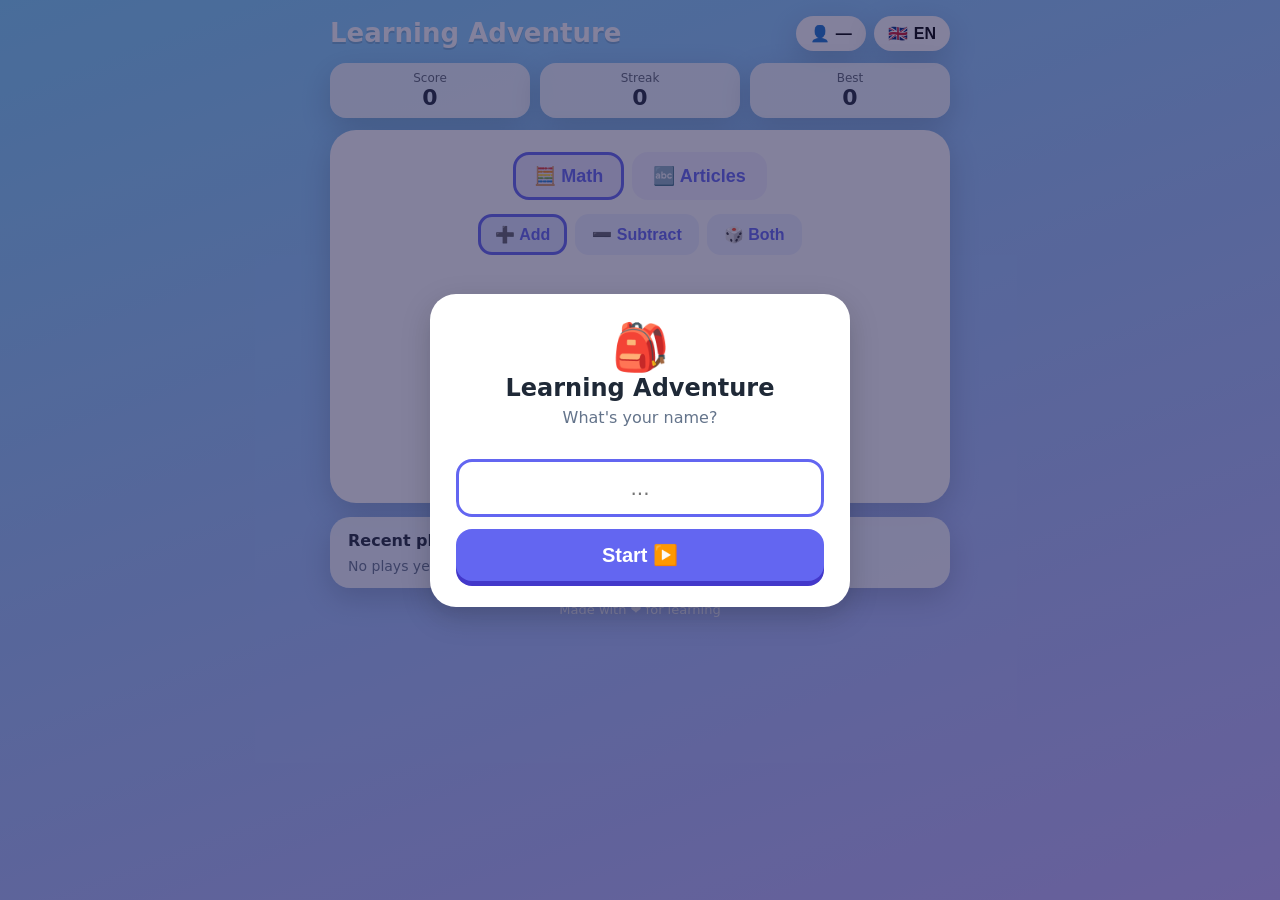
==== commit 4e180422: "Add end-of-round celebration screen - Rounds of 5 questions with a "Question X / 5" progress indicat" ====
--- a/index.html
+++ b/index.html
@@ -206,6 +206,21 @@
 
   .stars { font-size: 26px; min-height: 32px; margin-top: 6px; letter-spacing: 2px; }
 
+  .progress {
+    font-size: 14px;
+    font-weight: 700;
+    color: #64748b;
+    margin-bottom: 8px;
+    letter-spacing: 1px;
+    min-height: 18px;
+  }
+  /* confetti + celebration */
+  .confetti { position: absolute; inset: 0; overflow: hidden; pointer-events: none; }
+  .confetti span { position: absolute; top: -8%; will-change: transform; animation: fall linear forwards; }
+  @keyframes fall { to { transform: translateY(115vh) rotate(720deg); opacity: .8; } }
+  #celebStars { font-size: 40px; letter-spacing: 6px; margin: 6px 0; }
+  #celebMsg { font-size: 20px; font-weight: 700; color: var(--ink); }
+
   /* ---------- Recent plays ---------- */
   .recent {
     width: 100%;
@@ -251,6 +266,8 @@
   }
   .overlay.hidden { display: none; }
   .login-card {
+    position: relative;
+    z-index: 1;
     background: #fff;
     border-radius: 26px;
     padding: 26px;
@@ -316,6 +333,18 @@
     </div>
   </div>
 
+  <!-- Celebration overlay -->
+  <div class="overlay hidden" id="celebrate">
+    <div class="confetti" id="confetti"></div>
+    <div class="login-card">
+      <div id="celebEmoji" style="font-size:56px">🏆</div>
+      <h2 id="celebTitle">Round complete!</h2>
+      <div id="celebStars">⭐⭐⭐</div>
+      <p id="celebMsg"></p>
+      <button class="start-btn" id="againBtn">Play again ▶️</button>
+    </div>
+  </div>
+
   <div class="topbar">
     <div class="title" id="title">Learning Adventure</div>
     <div class="top-btns">
@@ -344,6 +373,7 @@
       <button class="mode-btn" data-mode="mix">🎲 <span id="mMix">Both</span></button>
     </div>
 
+    <div class="progress" id="progress"></div>
     <div class="visual" id="visual"></div>
     <div class="question" id="question"></div>
     <div class="hint" id="hint"></div>
@@ -380,6 +410,16 @@
     recent: "Recent plays",
     noPlays: "No plays yet — let's start! 🎈",
     switchP: "Switch player",
+    progress: "Question {x} / {n}",
+    celeb: {
+      title: "Round complete!",
+      perfect: "Perfect! You got them all! 🏆",
+      great: "Well done! 🎉",
+      ok: "Good try — keep going! 💪",
+      score: "You got {c} of {n} right!",
+      again: "Play again ▶️",
+      see: "See results 🎉"
+    },
     htmlLang: "en", locale: "en-GB",
     actLabel: { math: "Math 🧮", article: "Articles 🔤" }
   },
@@ -398,6 +438,16 @@
     recent: "Letzte Spiele",
     noPlays: "Noch keine Spiele — los geht's! 🎈",
     switchP: "Spieler wechseln",
+    progress: "Frage {x} / {n}",
+    celeb: {
+      title: "Runde geschafft!",
+      perfect: "Perfekt! Alles richtig! 🏆",
+      great: "Gut gemacht! 🎉",
+      ok: "Gut versucht — weiter so! 💪",
+      score: "Du hast {c} von {n} richtig!",
+      again: "Nochmal spielen ▶️",
+      see: "Ergebnis zeigen 🎉"
+    },
     htmlLang: "de", locale: "de-DE",
     actLabel: { math: "Rechnen 🧮", article: "Artikel 🔤" }
   }
@@ -433,12 +483,14 @@
 ];
 
 /* ================= State ================= */
+const ROUND_LEN = 5;            // questions per round
 let lang = localStorage.getItem("gameLang") || "en";
 let activity = "math";          // "math" | "article"
 let mode = "add";
 let score = 0, streak = 0;
 let current = null;             // { answer, options, ... }
 let locked = false;
+let roundOver = false;
 let session = null;             // { id, activity, correct, total }
 
 /* Player database (localStorage) */
@@ -476,6 +528,7 @@
 }
 const happySound = () => beep([523, 659, 784]);
 const oopsSound  = () => beep([311, 247]);
+const fanfare    = () => beep([523, 659, 784, 1047, 1319], 0.16);
 
 /* ================= Helpers ================= */
 const rand = (min, max) => Math.floor(Math.random() * (max - min + 1)) + min;
@@ -553,7 +606,16 @@
   feedbackEl.textContent = "";
   starsEl.textContent = "";
   nextBtn.style.display = "none";
+  nextBtn.textContent = t.next;
+  roundOver = false;
+  updateProgress();
   updateScore();
+}
+
+function updateProgress() {
+  if (!session) { el("progress").textContent = ""; return; }
+  const x = Math.min(session.total + 1, ROUND_LEN);
+  el("progress").textContent = T[lang].progress.replace("{x}", x).replace("{n}", ROUND_LEN);
 }
 
 function choose(btn, val) {
@@ -594,8 +656,59 @@
 
   updateScore();
   renderRecent();
+
+  if (session.total >= ROUND_LEN) { roundOver = true; nextBtn.textContent = t.celeb.see; }
   nextBtn.style.display = "inline-block";
 }
+
+/* ================= Celebration ================= */
+function advance() { if (roundOver) celebrate(); else newRound(); }
+
+function launchConfetti() {
+  const c = el("confetti");
+  c.innerHTML = "";
+  const pieces = ["🎉","⭐","🎊","🌟","🎈","✨","🍭"];
+  for (let i = 0; i < 42; i++) {
+    const s = document.createElement("span");
+    s.textContent = pick(pieces);
+    s.style.left = (Math.random() * 100) + "%";
+    s.style.fontSize = (16 + Math.random() * 22) + "px";
+    s.style.animationDuration = (2 + Math.random() * 2.2) + "s";
+    s.style.animationDelay = (Math.random() * 0.6) + "s";
+    c.appendChild(s);
+  }
+}
+
+function renderCeleb() {
+  const t = T[lang];
+  const correct = session.correct, total = session.total || ROUND_LEN;
+  const ratio = total ? correct / total : 0;
+  let stars, msg, emoji;
+  if (ratio >= 1)        { stars = 3; emoji = "🏆"; msg = t.celeb.perfect; }
+  else if (ratio >= 0.6) { stars = 2; emoji = "🎉"; msg = t.celeb.great; }
+  else                   { stars = 1; emoji = "💪"; msg = t.celeb.ok; }
+  el("celebEmoji").textContent = emoji;
+  el("celebTitle").textContent = t.celeb.title;
+  el("celebStars").textContent = "⭐".repeat(stars) + "☆".repeat(3 - stars);
+  el("celebMsg").innerHTML = msg + "<br>" + t.celeb.score.replace("{c}", correct).replace("{n}", total);
+  el("againBtn").textContent = t.celeb.again;
+}
+
+function celebrate() {
+  renderCeleb();
+  launchConfetti();
+  fanfare();
+  el("celebrate").classList.remove("hidden");
+}
+
+function playAgain() {
+  el("celebrate").classList.add("hidden");
+  el("confetti").innerHTML = "";
+  roundOver = false;
+  session = null;              // start a brand-new round
+  newRound();
+}
+el("againBtn").onclick = playAgain;
 
 function updateScore() {
   el("score").textContent = score;
@@ -636,12 +749,14 @@
   el("mAdd").textContent = t.add;
   el("mSub").textContent = t.sub;
   el("mMix").textContent = t.mix;
-  nextBtn.textContent = t.next;
+  nextBtn.textContent = roundOver ? t.celeb.see : t.next;
   el("footer").textContent = t.footer;
   el("namePrompt").textContent = t.namePrompt;
   el("startBtn").textContent = t.start;
   el("recentTitle").textContent = t.recent;
   el("playerBtn").title = t.switchP;
+  updateProgress();
+  if (!el("celebrate").classList.contains("hidden") && session) renderCeleb();
 }
 
 el("langBtn").onclick = () => {
@@ -671,16 +786,20 @@
   newRound();
 });
 
-nextBtn.onclick = newRound;
+nextBtn.onclick = advance;
 
 document.addEventListener("keydown", e => {
-  if (!el("overlay").classList.contains("hidden")) return;
+  if (!el("overlay").classList.contains("hidden")) return;   // login open
+  if (!el("celebrate").classList.contains("hidden")) {        // celebration open
+    if (e.key === "Enter" || e.key === " ") { e.preventDefault(); playAgain(); }
+    return;
+  }
   const n = Number(e.key);
   if (n >= 1 && n <= answersEl.children.length) {
     const b = answersEl.children[n - 1];
     if (b && !b.disabled) b.click();
   } else if ((e.key === "Enter" || e.key === " ") && nextBtn.style.display !== "none") {
-    newRound();
+    advance();
   }
 });
 
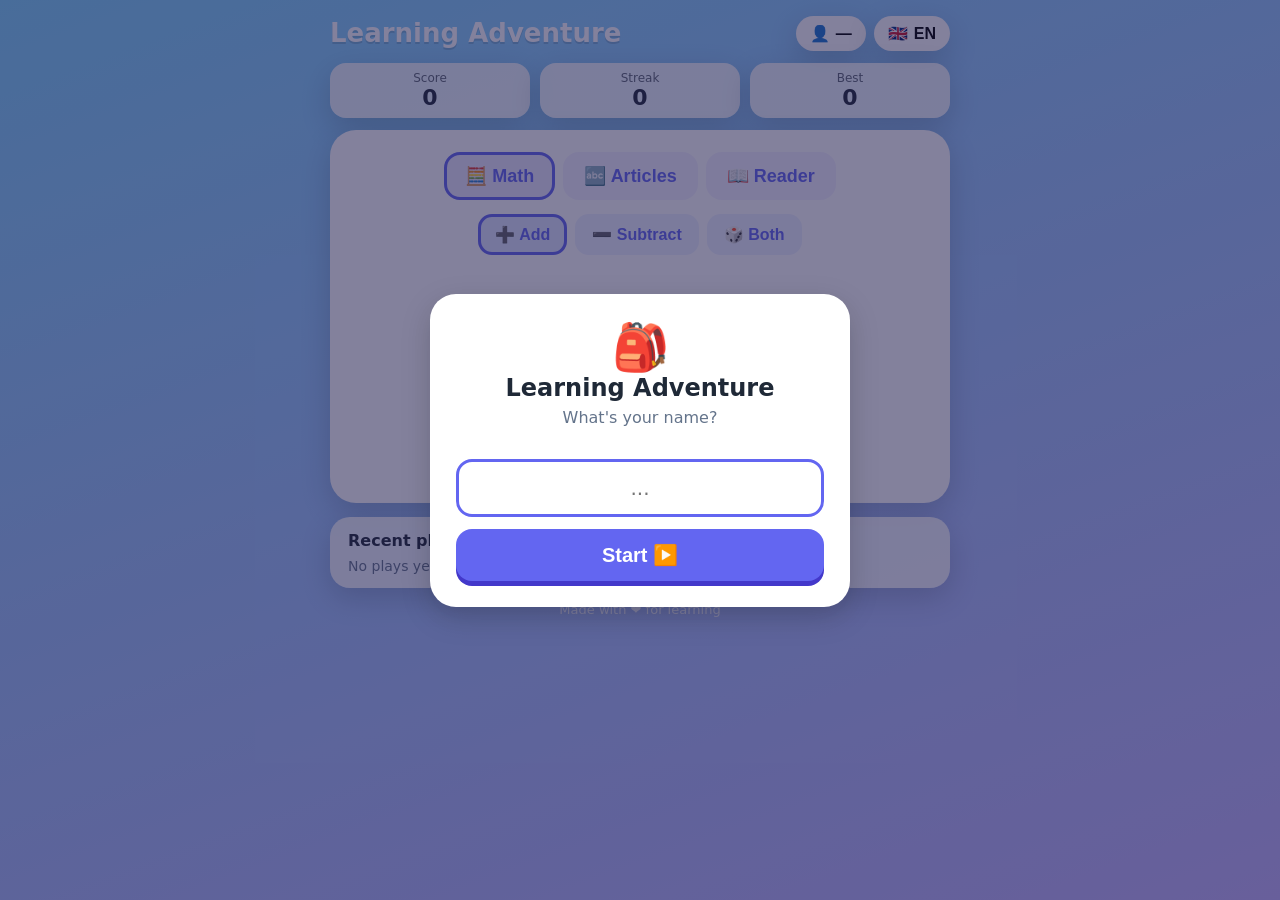
==== commit 5ced8ff2: "Add Reader activity: import text, read aloud, auto-generate article questions - New "Reader" tab: pa" ====
--- a/index.html
+++ b/index.html
@@ -221,6 +221,53 @@
   #celebStars { font-size: 40px; letter-spacing: 6px; margin: 6px 0; }
   #celebMsg { font-size: 20px; font-weight: 700; color: var(--ink); }
 
+  /* ---------- Reader ---------- */
+  .hidden { display: none !important; }
+  .reader-panel { text-align: left; }
+  .reader-help { font-size: 15px; color: #64748b; margin: 0 0 10px; text-align: center; }
+  #readerInput {
+    width: 100%;
+    border: 3px solid #e0e7ff;
+    border-radius: 16px;
+    padding: 12px;
+    font-size: 16px;
+    font-family: inherit;
+    resize: vertical;
+    outline: none;
+  }
+  #readerInput:focus { border-color: var(--accent); }
+  .reader-actions { display: flex; gap: 8px; flex-wrap: wrap; justify-content: center; margin-top: 10px; }
+  .mini-btn {
+    border: none;
+    background: #eef2ff;
+    color: var(--accent);
+    border-radius: 14px;
+    padding: 10px 16px;
+    font-size: 16px;
+    font-weight: 700;
+    cursor: pointer;
+    box-shadow: 0 3px 0 #c7d2fe;
+  }
+  .mini-btn:active { transform: translateY(2px); box-shadow: 0 1px 0 #c7d2fe; }
+  .mini-btn.primary { background: var(--accent); color: #fff; box-shadow: 0 3px 0 #4338ca; }
+  .mini-btn.primary:active { box-shadow: 0 1px 0 #4338ca; }
+  .reader-status { text-align: center; font-weight: 700; color: var(--good); min-height: 20px; margin-top: 10px; }
+  .reader-text {
+    max-height: 220px;
+    overflow-y: auto;
+    margin-top: 10px;
+    padding: 12px;
+    border-radius: 14px;
+    background: #f8fafc;
+    font-size: 19px;
+    line-height: 1.7;
+    color: var(--ink);
+  }
+  .reader-text:empty { display: none; }
+  .reader-text .rw { border-radius: 6px; padding: 0 1px; }
+  .reader-text .rw.speaking { background: #fde68a; }
+  .reader-text .rw.pair { color: var(--accent); font-weight: 700; }
+
   /* ---------- Recent plays ---------- */
   .recent {
     width: 100%;
@@ -365,6 +412,7 @@
     <div class="tab-row" id="tabRow">
       <button class="tab-btn active" data-act="math">🧮 <span id="tMath">Math</span></button>
       <button class="tab-btn" data-act="article">🔤 <span id="tArt">Articles</span></button>
+      <button class="tab-btn" data-act="reader">📖 <span id="tReader">Reader</span></button>
     </div>
 
     <div class="mode-row" id="modeRow">
@@ -373,16 +421,36 @@
       <button class="mode-btn" data-mode="mix">🎲 <span id="mMix">Both</span></button>
     </div>
 
-    <div class="progress" id="progress"></div>
-    <div class="visual" id="visual"></div>
-    <div class="question" id="question"></div>
-    <div class="hint" id="hint"></div>
-
-    <div class="answers" id="answers"></div>
-
-    <div class="feedback" id="feedback"></div>
-    <div class="stars" id="stars"></div>
-    <button class="next-btn" id="nextBtn">Next ➡️</button>
+    <!-- Reader panel (import + read aloud) -->
+    <div class="reader-panel hidden" id="readerPanel">
+      <p class="reader-help" id="readerHelp">Paste a story, or load a .txt file. I'll read it and make article questions from it.</p>
+      <textarea id="readerInput" rows="4" placeholder="Paste text here..."></textarea>
+      <div class="reader-actions">
+        <input type="file" id="fileInput" accept=".txt,text/plain" hidden />
+        <button class="mini-btn" id="loadBtn">📂 <span id="loadTxt">Load .txt</span></button>
+        <button class="mini-btn" id="sampleBtn">✨ <span id="sampleTxt">Sample</span></button>
+        <button class="mini-btn primary" id="useBtn">✓ <span id="useTxt">Use this text</span></button>
+      </div>
+      <div class="reader-status" id="readerStatus"></div>
+      <div class="reader-text" id="readerText"></div>
+      <div class="reader-actions" id="readerPlayRow" style="display:none">
+        <button class="mini-btn" id="readBtn">🔊 <span id="readTxt">Read aloud</span></button>
+        <button class="mini-btn primary" id="playBtn">✏️ <span id="playTxt">Play questions</span></button>
+      </div>
+    </div>
+
+    <div id="playPanel">
+      <div class="progress" id="progress"></div>
+      <div class="visual" id="visual"></div>
+      <div class="question" id="question"></div>
+      <div class="hint" id="hint"></div>
+
+      <div class="answers" id="answers"></div>
+
+      <div class="feedback" id="feedback"></div>
+      <div class="stars" id="stars"></div>
+      <button class="next-btn" id="nextBtn">Next ➡️</button>
+    </div>
   </div>
 
   <div class="recent" id="recent">
@@ -410,6 +478,16 @@
     recent: "Recent plays",
     noPlays: "No plays yet — let's start! 🎈",
     switchP: "Switch player",
+    tReader: "Reader",
+    reader: {
+      help: "Paste a story, or load a .txt file. I'll read it and make article questions from it.",
+      load: "Load .txt", sample: "Sample", use: "Use this text",
+      read: "Read aloud", stop: "Stop", play: "Play questions",
+      found: "Found {n} words to practice 🎉",
+      none: "No 'a / an' found here. Try another text.",
+      empty: "Please paste or load some text first.",
+      sampleText: "I see a dog and an apple. There is an elephant at the zoo. A cat sat on a mat. She ate an orange and a banana. It was an amazing day."
+    },
     progress: "Question {x} / {n}",
     celeb: {
       title: "Round complete!",
@@ -421,7 +499,7 @@
       see: "See results 🎉"
     },
     htmlLang: "en", locale: "en-GB",
-    actLabel: { math: "Math 🧮", article: "Articles 🔤" }
+    actLabel: { math: "Math 🧮", article: "Articles 🔤", reader: "Reader 📖" }
   },
   de: {
     flag: "🇩🇪", code: "DE", title: "Lern-Abenteuer",
@@ -438,6 +516,16 @@
     recent: "Letzte Spiele",
     noPlays: "Noch keine Spiele — los geht's! 🎈",
     switchP: "Spieler wechseln",
+    tReader: "Lesen",
+    reader: {
+      help: "Füge einen Text ein oder lade eine .txt-Datei. Ich lese ihn vor und mache Artikel-Fragen daraus.",
+      load: "Datei laden", sample: "Beispiel", use: "Text verwenden",
+      read: "Vorlesen", stop: "Stopp", play: "Fragen spielen",
+      found: "{n} Wörter zum Üben gefunden 🎉",
+      none: "Kein 'der / die / das' gefunden. Versuche einen anderen Text.",
+      empty: "Bitte füge zuerst einen Text ein oder lade eine Datei.",
+      sampleText: "Der Hund spielt im Garten. Die Katze schläft auf dem Sofa. Das Kind isst einen Apfel. Die Sonne scheint hell. Der Ball rollt über die Straße. Das Buch liegt auf dem Tisch."
+    },
     progress: "Frage {x} / {n}",
     celeb: {
       title: "Runde geschafft!",
@@ -449,7 +537,7 @@
       see: "Ergebnis zeigen 🎉"
     },
     htmlLang: "de", locale: "de-DE",
-    actLabel: { math: "Rechnen 🧮", article: "Artikel 🔤" }
+    actLabel: { math: "Rechnen 🧮", article: "Artikel 🔤", reader: "Lesen 📖" }
   }
 };
 
@@ -492,6 +580,10 @@
 let locked = false;
 let roundOver = false;
 let session = null;             // { id, activity, correct, total }
+let customPool = [];            // article pairs parsed from reader text
+let readerSpans = [];           // { el, start, end } for read-aloud highlight
+let readerText = "";            // the exact text being read
+let speaking = false;
 
 /* Player database (localStorage) */
 let DB = loadDB();
@@ -561,13 +653,13 @@
 }
 
 function buildArticle() {
-  const t = T[lang];
-  const data = lang === "de" ? NOUNS_DE : NOUNS_EN;
+  const usingReader = activity === "reader";
+  const data = usingReader ? customPool : (lang === "de" ? NOUNS_DE : NOUNS_EN);
   const item = pick(data);
 
-  visualEl.innerHTML = `<div class="bigemoji">${item.e}</div>`;
+  visualEl.innerHTML = `<div class="bigemoji">${item.e || "📖"}</div>`;
   questionEl.innerHTML = `<span style="color:#94a3b8">___</span> ${item.w}`;
-  hintEl.textContent = `= ${item.tr}`;           // translation as a learning hint
+  hintEl.textContent = item.tr ? `= ${item.tr}` : "";   // translation hint (built-in words)
 
   const options = lang === "de" ? ["der", "die", "das"] : ["a", "an"];
   return { answer: item.a, options };
@@ -709,6 +801,123 @@
   newRound();
 }
 el("againBtn").onclick = playAgain;
+
+/* ================= Reader (text import + read aloud) ================= */
+function parsePairs(text) {
+  const pairs = [], seen = new Set();
+  // German: article + Capitalized noun.  English: a/an + next word.
+  const re = lang === "de"
+    ? /\b(der|die|das|Der|Die|Das)\s+([A-ZÄÖÜ][A-Za-zäöüß]+)/g
+    : /\b(a|an)\s+([a-z]{2,})/gi;
+  let m;
+  while ((m = re.exec(text)) !== null) {
+    const art = m[1].toLowerCase(), word = m[2], key = word.toLowerCase();
+    if (seen.has(key)) continue;
+    seen.add(key);
+    pairs.push({ w: word, a: art });
+    if (pairs.length >= 24) break;
+  }
+  return pairs;
+}
+
+function renderReader(text) {
+  const box = el("readerText");
+  box.innerHTML = "";
+  readerSpans = [];
+  readerText = text;
+  const frag = document.createDocumentFragment();
+  const re = /\S+/g;
+  let m, last = 0;
+  while ((m = re.exec(text)) !== null) {
+    if (m.index > last) frag.appendChild(document.createTextNode(text.slice(last, m.index)));
+    const span = document.createElement("span");
+    span.className = "rw";
+    span.textContent = m[0];
+    frag.appendChild(span);
+    readerSpans.push({ el: span, start: m.index, end: m.index + m[0].length });
+    last = m.index + m[0].length;
+  }
+  if (last < text.length) frag.appendChild(document.createTextNode(text.slice(last)));
+  box.appendChild(frag);
+}
+
+function clearHighlight() { readerSpans.forEach(s => s.el.classList.remove("speaking")); }
+
+function stopSpeaking() {
+  if (window.speechSynthesis) window.speechSynthesis.cancel();
+  speaking = false;
+  clearHighlight();
+  el("readTxt").textContent = T[lang].reader.read;
+}
+
+el("readBtn").onclick = () => {
+  const t = T[lang].reader;
+  if (!("speechSynthesis" in window)) return;
+  if (speaking) { stopSpeaking(); return; }
+  if (!readerText) return;
+  const u = new SpeechSynthesisUtterance(readerText);
+  u.lang = T[lang].locale;
+  u.rate = 0.9;
+  u.onboundary = (e) => {
+    if (e.name && e.name !== "word") return;
+    const idx = e.charIndex;
+    readerSpans.forEach(s => s.el.classList.toggle("speaking", idx >= s.start && idx < s.end));
+  };
+  u.onend = stopSpeaking;
+  speaking = true;
+  el("readTxt").textContent = t.stop;
+  window.speechSynthesis.cancel();
+  window.speechSynthesis.speak(u);
+};
+
+el("loadBtn").onclick = () => el("fileInput").click();
+el("fileInput").onchange = (e) => {
+  const f = e.target.files[0];
+  if (!f) return;
+  const fr = new FileReader();
+  fr.onload = () => { el("readerInput").value = String(fr.result).slice(0, 4000); };
+  fr.readAsText(f);
+  e.target.value = "";
+};
+
+el("sampleBtn").onclick = () => { el("readerInput").value = T[lang].reader.sampleText; };
+
+el("useBtn").onclick = () => {
+  const t = T[lang].reader;
+  const status = el("readerStatus");
+  const text = el("readerInput").value.trim();
+  stopSpeaking();
+  if (!text) { status.style.color = "#f97316"; status.textContent = t.empty; el("readerText").innerHTML = ""; el("readerPlayRow").style.display = "none"; return; }
+  renderReader(text);
+  customPool = parsePairs(text);
+  if (!customPool.length) {
+    status.style.color = "#f97316";
+    status.textContent = t.none;
+    el("readerPlayRow").style.display = "none";
+    return;
+  }
+  status.style.color = "#16a34a";
+  status.textContent = t.found.replace("{n}", customPool.length);
+  el("readerPlayRow").style.display = "flex";
+};
+
+el("playBtn").onclick = () => {
+  if (!customPool.length) return;
+  stopSpeaking();
+  el("readerPanel").classList.add("hidden");
+  el("playPanel").classList.remove("hidden");
+  session = null; roundOver = false;
+  newRound();   // activity stays "reader" -> buildArticle uses customPool
+};
+
+function setActivityView() {
+  stopSpeaking();
+  el("modeRow").style.display = activity === "math" ? "flex" : "none";
+  const reader = activity === "reader";
+  el("readerPanel").classList.toggle("hidden", !reader);
+  el("playPanel").classList.toggle("hidden", reader);
+  if (!reader) { session = null; newRound(); }
+}
 
 function updateScore() {
   el("score").textContent = score;
@@ -755,6 +964,13 @@
   el("startBtn").textContent = t.start;
   el("recentTitle").textContent = t.recent;
   el("playerBtn").title = t.switchP;
+  el("tReader").textContent = t.tReader;
+  el("readerHelp").textContent = t.reader.help;
+  el("loadTxt").textContent = t.reader.load;
+  el("sampleTxt").textContent = t.reader.sample;
+  el("useTxt").textContent = t.reader.use;
+  el("readTxt").textContent = speaking ? t.reader.stop : t.reader.read;
+  el("playTxt").textContent = t.reader.play;
   updateProgress();
   if (!el("celebrate").classList.contains("hidden") && session) renderCeleb();
 }
@@ -765,6 +981,12 @@
   applyLang();
   renderRecent();
   if (activity === "article") { session = null; newRound(); }  // switch word set
+  if (activity === "reader") {   // parsed pairs no longer match the new language
+    stopSpeaking();
+    customPool = [];
+    el("readerPlayRow").style.display = "none";
+    el("readerStatus").textContent = "";
+  }
 };
 
 /* ================= Tabs & modes ================= */
@@ -773,9 +995,7 @@
   if (!btn) return;
   activity = btn.dataset.act;
   [...el("tabRow").children].forEach(b => b.classList.toggle("active", b === btn));
-  el("modeRow").style.display = activity === "math" ? "flex" : "none";
-  session = null;   // start a fresh session for the new activity
-  newRound();
+  setActivityView();
 });
 
 el("modeRow").addEventListener("click", e => {
@@ -789,11 +1009,13 @@
 nextBtn.onclick = advance;
 
 document.addEventListener("keydown", e => {
+  if (e.target.tagName === "TEXTAREA" || e.target.tagName === "INPUT") return;  // typing
   if (!el("overlay").classList.contains("hidden")) return;   // login open
   if (!el("celebrate").classList.contains("hidden")) {        // celebration open
     if (e.key === "Enter" || e.key === " ") { e.preventDefault(); playAgain(); }
     return;
   }
+  if (el("playPanel").classList.contains("hidden")) return;   // reader setup, not playing
   const n = Number(e.key);
   if (n >= 1 && n <= answersEl.children.length) {
     const b = answersEl.children[n - 1];
